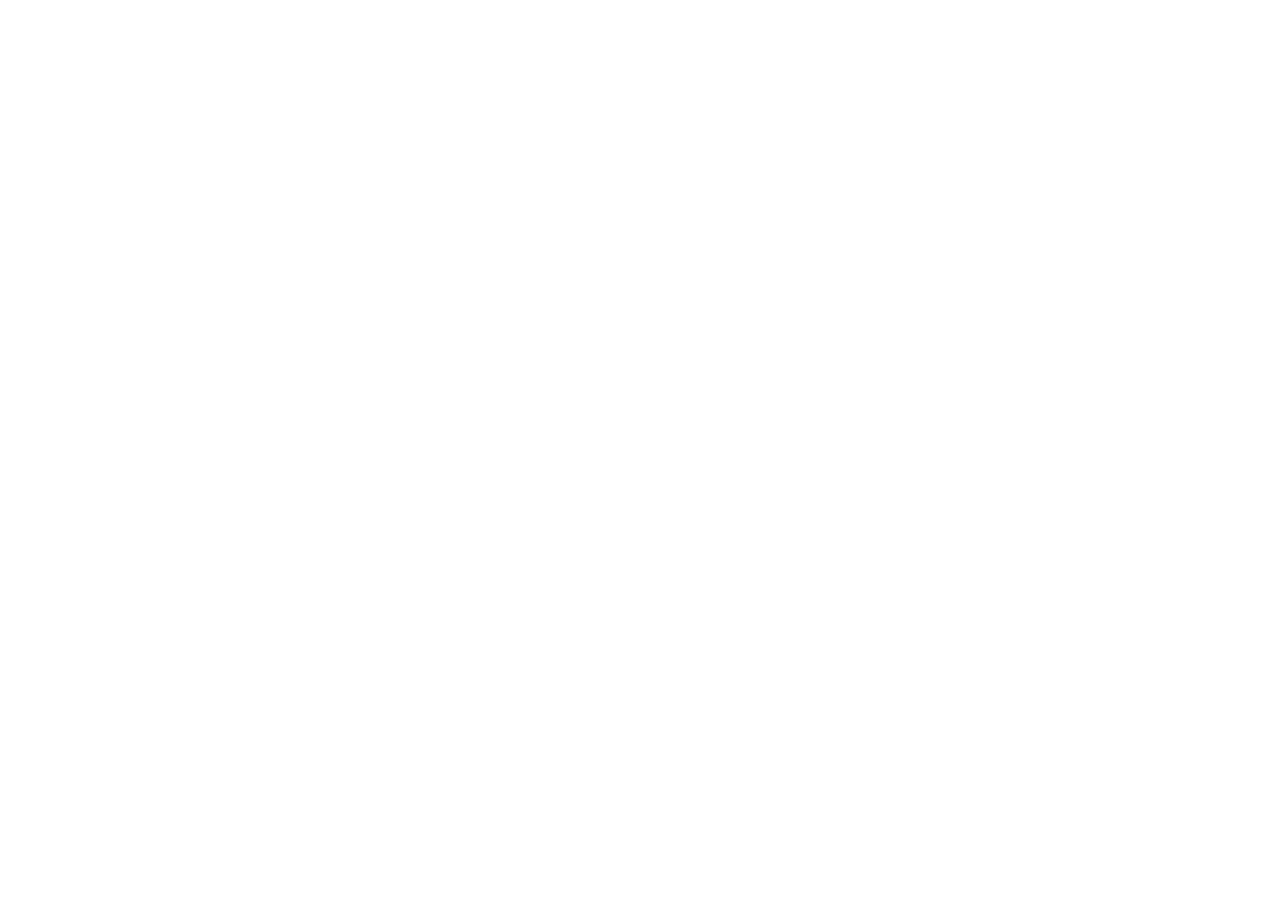
==== index.html @ 59ef8000 "Basic Setup and File Setup" ====
<!DOCTYPE html>
<html lang="en">

<head>
  <meta charset="UTF-8">
  <meta http-equiv="X-UA-Compatible" content="IE=edge">
  <meta name="viewport" content="width=device-width, initial-scale=1.0">
  <title>You Tube Clone</title>
  <link rel="stylesheet" href="style.css" />
</head>

<body>

</body>

</html>
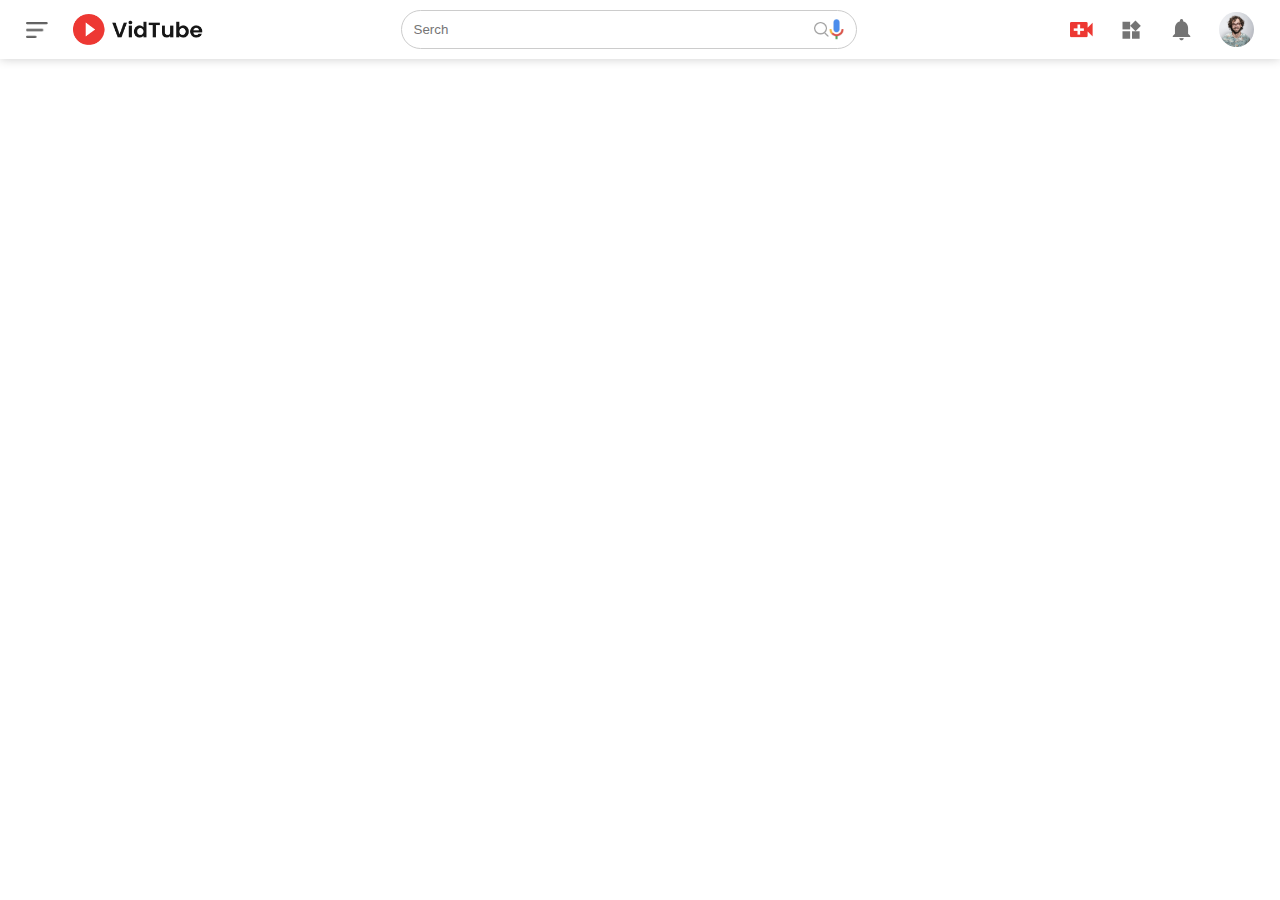
==== commit 715ae263: "Nav Bar Section Complete" ====
--- a/index.html
+++ b/index.html
@@ -6,11 +6,29 @@
   <meta http-equiv="X-UA-Compatible" content="IE=edge">
   <meta name="viewport" content="width=device-width, initial-scale=1.0">
   <title>You Tube Clone</title>
-  <link rel="stylesheet" href="style.css" />
+  <link rel="stylesheet" href="css/style.css" />
 </head>
 
 <body>
-
+  <nav class="flex-div">
+    <div class="nav-left flex-div">
+      <img src="images/menu.png" alt="menu" class="menu-icon">
+      <img src="images/logo.png" alt="logo" class="logo">
+    </div>
+    <div class="nav-middle flex-div">
+      <div class="search-box flex-div">
+        <input type="text" placeholder="Serch">
+        <img src="images/search.png">
+        <img src="images/voice-search.png" class="mic-icon">
+      </div>
+    </div>
+    <div class="nav-right flex-div">
+      <img src="images/upload.png" alt="upload">
+      <img src="images/more.png" alt="more">
+      <img src="images/notification.png" alt="notification">
+      <img src="images/Jack.png" alt="notification" class="user-icon">
+    </div>
+  </nav>
 </body>
 
 </html>--- a/css/style.css
+++ b/css/style.css
@@ -0,0 +1,62 @@
+* {
+  margin: 0;
+  padding: 0;
+  font-family: "poppins", sans-serif;
+  box-sizing: border-box;
+}
+a {
+  text-decoration: none;
+  color: #5a5a5a;
+}
+img {
+  cursor: pointer;
+}
+.flex-div {
+  display: flex;
+  align-items: center;
+}
+nav {
+  padding: 10px 2%;
+  justify-content: space-between;
+  box-shadow: 0 0 10px rgba(0, 0, 0, 0.2);
+  background: #fff;
+  position: static;
+  top: 0;
+  z-index: 10;
+}
+.nav-right img {
+  width: 25px;
+  margin-right: 25px;
+}
+.nav-right .user-icon {
+  width: 35px;
+  border-radius: 50%;
+  margin-right: 0;
+}
+
+.nav-left .menu-icon {
+  width: 22px;
+  margin-right: 25px;
+}
+.nav-left .logo {
+  width: 130px;
+}
+
+.nav-middle .mic-icon {
+  width: 16px;
+}
+.nav-middle .search-box {
+  border: 1px solid #ccc;
+  margin-right: 15px;
+  padding: 8px 12px;
+  border-radius: 25px;
+}
+.nav-middle .search-box input {
+  width: 400px;
+  border: 0;
+  outline: 0;
+  background: transparent;
+}
+.nav-middle .search-box img {
+  width: 15px;
+}
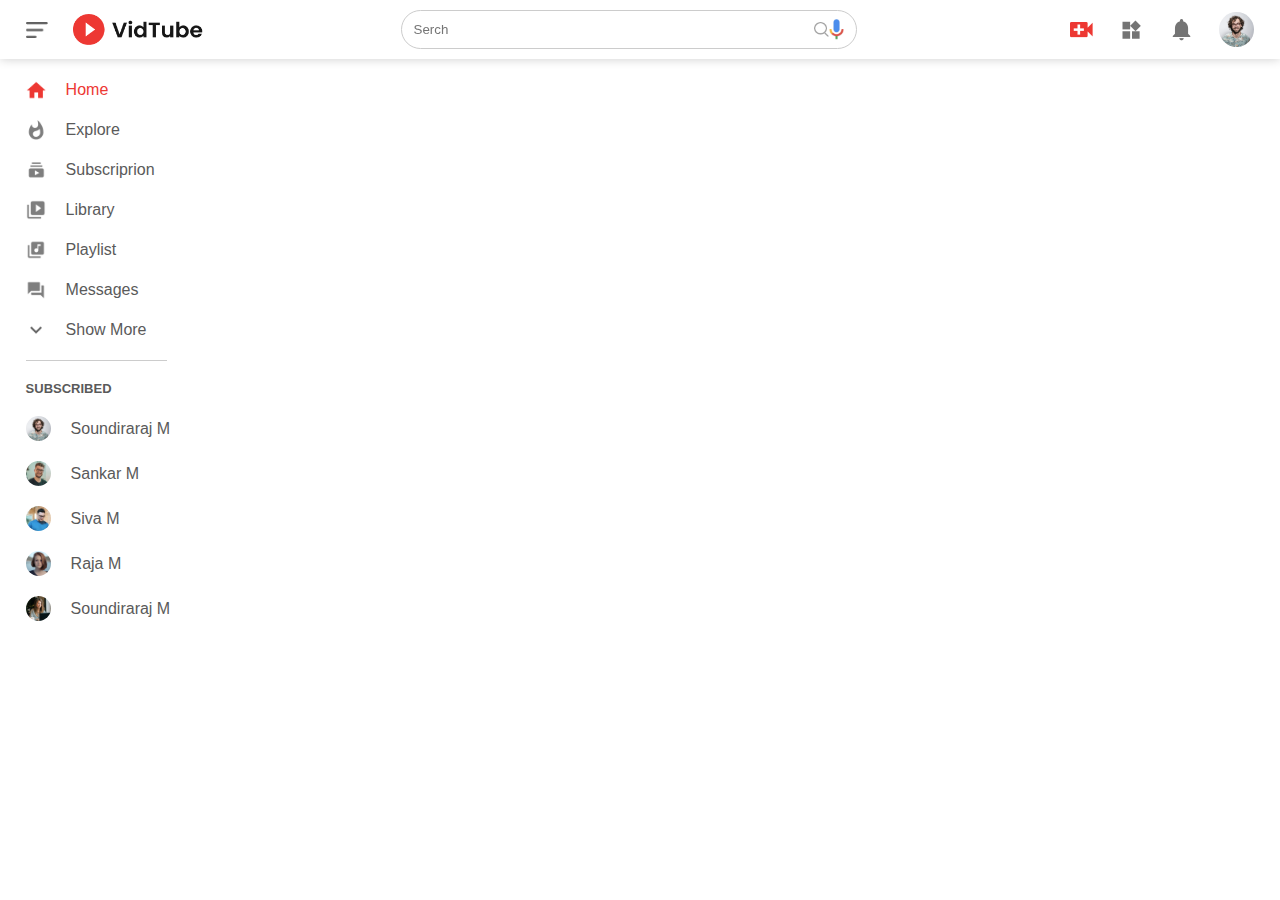
==== commit 16673c08: "Side bar SetUp Complete" ====
--- a/index.html
+++ b/index.html
@@ -29,6 +29,31 @@
       <img src="images/Jack.png" alt="notification" class="user-icon">
     </div>
   </nav>
+
+  <!--Sidebar-->
+  <div class="siderbar">
+    <div class="shortcut-links">
+      <a href=""><img src="images/home.png" alt="home"><p>Home</p></a>
+      <a href=""><img src="images/explore.png" alt="home"><p>Explore</p></a>
+      <a href=""><img src="images/subscriprion.png" alt="home"><p>Subscriprion</p></a>
+      <a href=""><img src="images/library.png" alt="home"><p>Library</p></a>
+      <a href=""><img src="images/playlist.png" alt="home"><p>Playlist</p></a>
+      <a href=""><img src="images/messages.png" alt="home"><p>Messages</p></a>
+      <a href=""><img src="images/show-more.png" alt="home"><p>Show More</p></a>
+      <hr>
+    </div>
+    <div class="subscribed-list">
+      <h3>SUBSCRIBED</h3>
+      <a href=""><img src="images/Jack.png"><p>Soundiraraj M</p></a>
+      <a href=""><img src="images/simon.png"><p>Sankar M</p></a>
+      <a href=""><img src="images/tom.png"><p>Siva M</p></a>
+      <a href=""><img src="images/megan.png"><p>Raja M</p></a>
+      <a href=""><img src="images/cameron.png"><p>Soundiraraj M</p></a>
+    </div>
+  </div>
+  <!--/Sidebar-->
+
+  <script src="js/script.js"></script>
 </body>
 
 </html>--- a/css/style.css
+++ b/css/style.css
@@ -20,7 +20,7 @@
   justify-content: space-between;
   box-shadow: 0 0 10px rgba(0, 0, 0, 0.2);
   background: #fff;
-  position: static;
+  position: sticky;
   top: 0;
   z-index: 10;
 }
@@ -60,3 +60,67 @@
 .nav-middle .search-box img {
   width: 15px;
 }
+/*--- Sidebar ----*/
+
+.siderbar {
+  background: #fff;
+  width: 15%;
+  height: 100vh;
+  position: fixed;
+  top: 0;
+  padding-left: 2%;
+  padding-top: 80px;
+}
+.shortcut-links a img {
+  width: 20px;
+  margin-right: 20px;
+}
+.shortcut-links a {
+  display: flex;
+  align-items: center;
+  margin-bottom: 20px;
+  width: fit-content;
+  flex-wrap: wrap;
+}
+.shortcut-links a:first-child {
+  color: #ed3833;
+}
+.siderbar hr {
+  border: 0;
+  height: 1px;
+  background: #ccc;
+  width: 85%;
+}
+
+.subscribed-list h3 {
+  font-size: 13px;
+  margin: 20px 0;
+  color: #5a5a5a;
+}
+
+.subscribed-list a {
+  display: flex;
+  align-items: center;
+  margin-bottom: 20px;
+  width: fit-content;
+  flex-wrap: wrap;
+}
+.subscribed-list a img {
+  width: 25px;
+  border-radius: 50%;
+  margin-right: 20px;
+}
+
+.small-sidebar {
+  width: 5%;
+}
+.small-sidebar a p {
+  display: none;
+}
+.small-sidebar h3 {
+  display: none;
+}
+.small-sidebar hr {
+  width: 50%;
+  margin-bottom: 25px;
+}
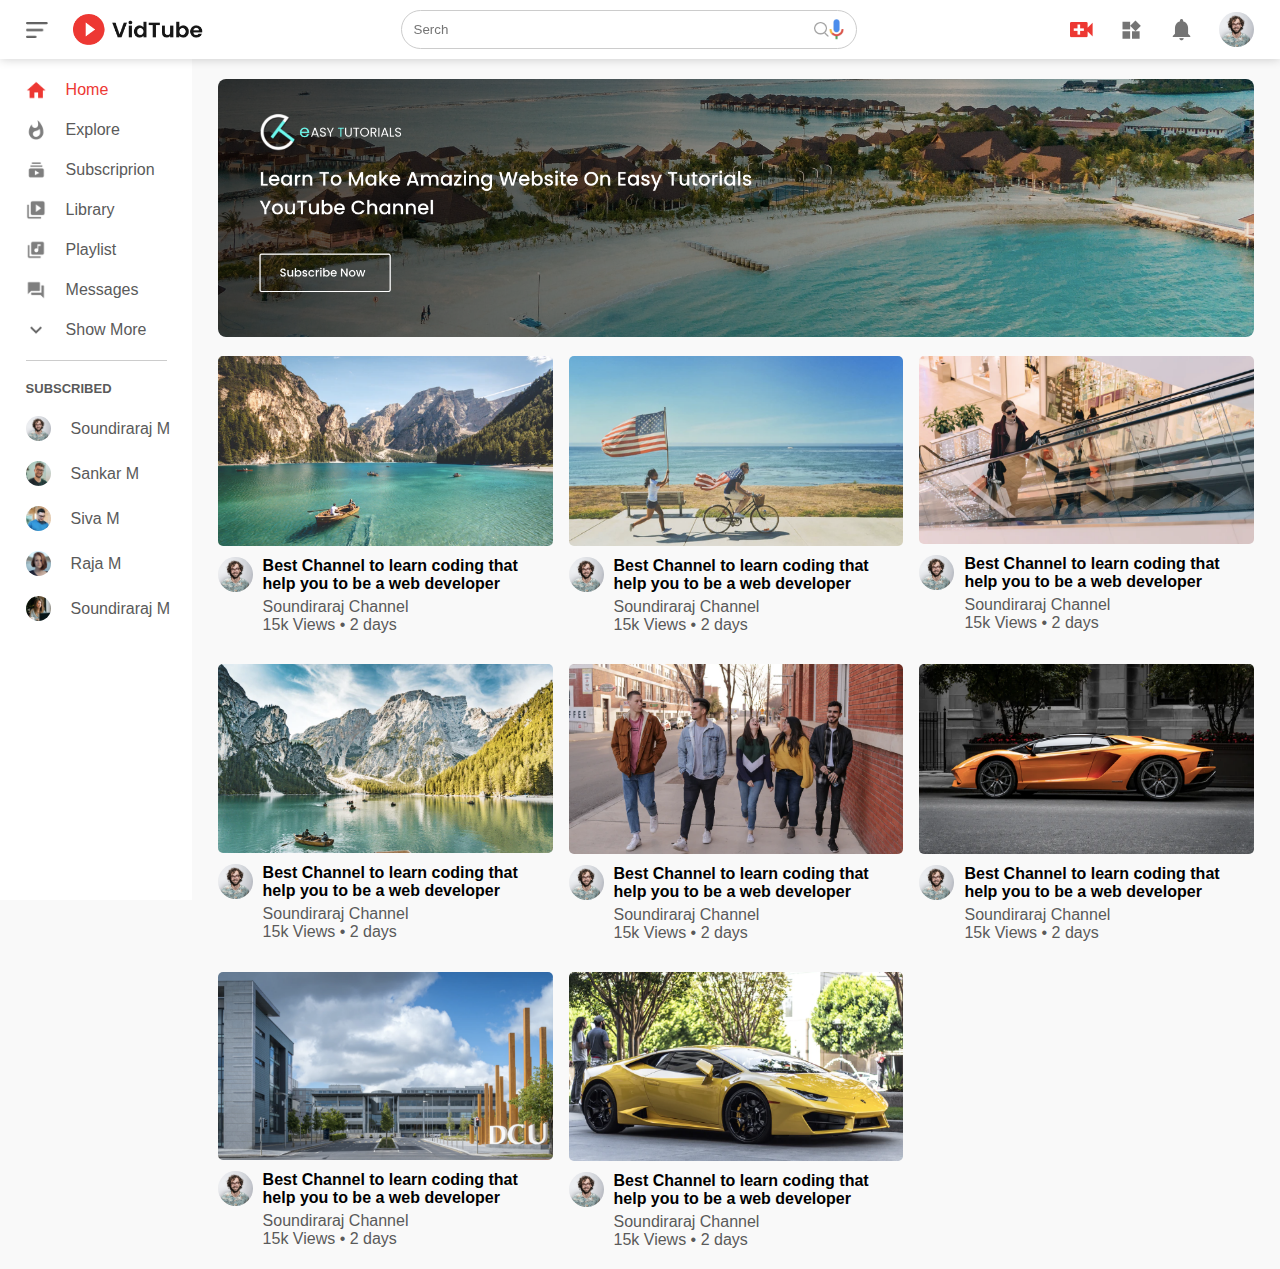
==== commit c2294ca5: "Main Sections Complete Successfull" ====
--- a/index.html
+++ b/index.html
@@ -53,6 +53,107 @@
   </div>
   <!--/Sidebar-->
 
+  <!--main -->
+
+  <div class="container">
+    <div class="banner">
+      <img src="images/banner.png" alt="banner">
+    </div>
+
+    <div class="list-container">
+      <div class="vid-list">
+        <a href=""><img src="images/thumbnail1.png" class="thumbnail"></a>
+        <div class="flex-div">
+          <img src="images/Jack.png" alt="channel">
+          <div class="vid-info">
+            <a href="">Best Channel to learn coding that help you to be a web developer</a>
+            <p>Soundiraraj Channel</p>
+            <p>15k Views &bull; 2 days</p>
+          </div>
+        </div>
+      </div>
+      <div class="vid-list">
+        <a href=""><img src="images/thumbnail2.png" class="thumbnail"></a>
+        <div class="flex-div">
+          <img src="images/Jack.png" alt="channel">
+          <div class="vid-info">
+            <a href="">Best Channel to learn coding that help you to be a web developer</a>
+            <p>Soundiraraj Channel</p>
+            <p>15k Views &bull; 2 days</p>
+          </div>
+        </div>
+      </div>
+      <div class="vid-list">
+        <a href=""><img src="images/thumbnail3.png" class="thumbnail"></a>
+        <div class="flex-div">
+          <img src="images/Jack.png" alt="channel">
+          <div class="vid-info">
+            <a href="">Best Channel to learn coding that help you to be a web developer</a>
+            <p>Soundiraraj Channel</p>
+            <p>15k Views &bull; 2 days</p>
+          </div>
+        </div>
+      </div>
+      <div class="vid-list">
+        <a href=""><img src="images/thumbnail4.png" class="thumbnail"></a>
+        <div class="flex-div">
+          <img src="images/Jack.png" alt="channel">
+          <div class="vid-info">
+            <a href="">Best Channel to learn coding that help you to be a web developer</a>
+            <p>Soundiraraj Channel</p>
+            <p>15k Views &bull; 2 days</p>
+          </div>
+        </div>
+      </div>
+      <div class="vid-list">
+        <a href=""><img src="images/thumbnail5.png" class="thumbnail"></a>
+        <div class="flex-div">
+          <img src="images/Jack.png" alt="channel">
+          <div class="vid-info">
+            <a href="">Best Channel to learn coding that help you to be a web developer</a>
+            <p>Soundiraraj Channel</p>
+            <p>15k Views &bull; 2 days</p>
+          </div>
+        </div>
+      </div>
+      <div class="vid-list">
+        <a href=""><img src="images/thumbnail6.png" class="thumbnail"></a>
+        <div class="flex-div">
+          <img src="images/Jack.png" alt="channel">
+          <div class="vid-info">
+            <a href="">Best Channel to learn coding that help you to be a web developer</a>
+            <p>Soundiraraj Channel</p>
+            <p>15k Views &bull; 2 days</p>
+          </div>
+        </div>
+      </div>
+      <div class="vid-list">
+        <a href=""><img src="images/thumbnail7.png" class="thumbnail"></a>
+        <div class="flex-div">
+          <img src="images/Jack.png" alt="channel">
+          <div class="vid-info">
+            <a href="">Best Channel to learn coding that help you to be a web developer</a>
+            <p>Soundiraraj Channel</p>
+            <p>15k Views &bull; 2 days</p>
+          </div>
+        </div>
+      </div>
+      <div class="vid-list">
+        <a href=""><img src="images/thumbnail8.png" class="thumbnail"></a>
+        <div class="flex-div">
+          <img src="images/Jack.png" alt="channel">
+          <div class="vid-info">
+            <a href="">Best Channel to learn coding that help you to be a web developer</a>
+            <p>Soundiraraj Channel</p>
+            <p>15k Views &bull; 2 days</p>
+          </div>
+        </div>
+      </div>
+    </div>
+
+  </div>
+
+
   <script src="js/script.js"></script>
 </body>
 
--- a/css/style.css
+++ b/css/style.css
@@ -124,3 +124,83 @@
   width: 50%;
   margin-bottom: 25px;
 }
+
+/*--- Main ----*/
+.container {
+  background: #f9f9f9;
+  padding-left: 17%;
+  padding-right: 2%;
+  padding-top: 20px;
+  padding-bottom: 20px;
+}
+.large-container {
+  padding-left: 7%;
+}
+.banner {
+  width: 100%;
+}
+.banner img {
+  width: 100%;
+  border-radius: 8px;
+}
+
+.list-container {
+  display: grid;
+  grid-template-columns: repeat(auto-fit, minmax(250px, 1fr));
+  grid-column-gap: 16px;
+  grid-row-gap: 30px;
+  margin-top: 15px;
+}
+.vid-list .thumbnail {
+  width: 100%;
+  border-radius: 5px;
+}
+.vid-list .flex-div {
+  align-items: flex-start;
+  margin-top: 7px;
+}
+.vid-list .flex-div img {
+  width: 35px;
+  margin-right: 10px;
+  border-radius: 50%;
+}
+.vid-info {
+  color: #5a5a5a;
+  font-size: 13p;
+}
+.vid-info a {
+  color: #000;
+  font-weight: 600;
+  display: block;
+  margin-bottom: 5px;
+}
+
+@media (max-width: 900px) {
+  .menu-icon {
+    display: none;
+  }
+  .siderbar {
+    display: none;
+  }
+  .container,
+  .large-container {
+    padding-left: 5%;
+    padding-right: 5%;
+  }
+  .nav-right img {
+    display: none;
+  }
+  .nav-right .user-icon {
+    display: block;
+    width: 30px;
+  }
+  .nav-middle .search-box input {
+    width: 100px;
+  }
+  .nav-middle .mic-icon {
+    display: none;
+  }
+  .logo {
+    width: 90px;
+  }
+}
